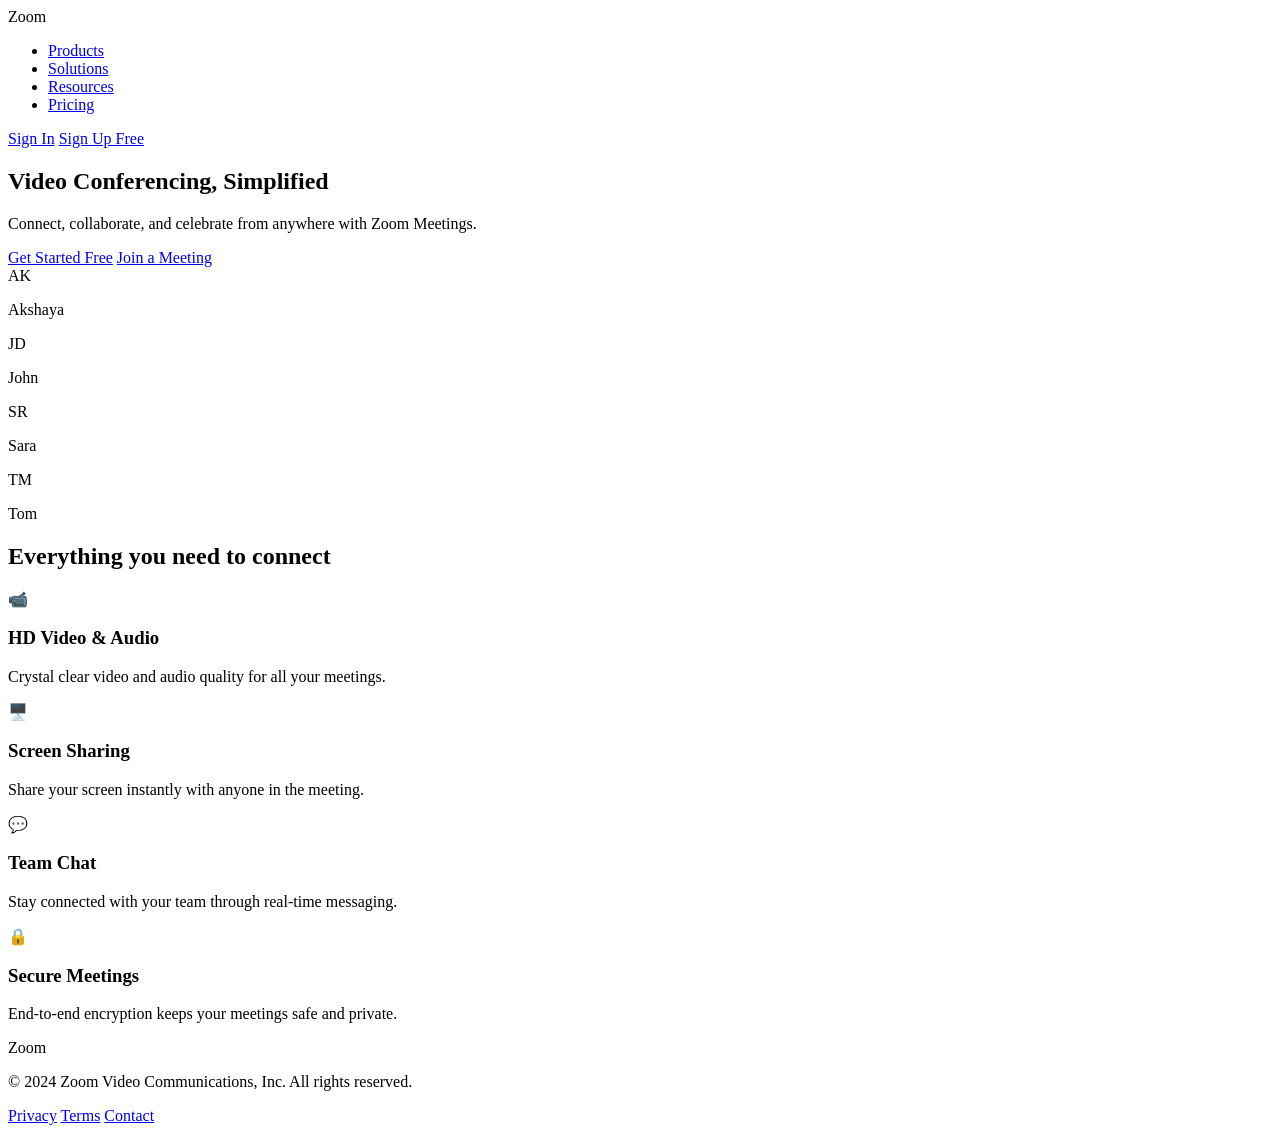
==== index.html @ 0669fadb "Add Home page HTML and CSS" ====
<!DOCTYPE html>
<html lang="en">
<head>
  <meta charset="UTF-8">
  <meta name="viewport" content="width=device-width, initial-scale=1.0">
  <title>Zoom - Video Conferencing</title>
  <link rel="stylesheet" href="css/global.css">
  <link rel="stylesheet" href="css/home.css">
</head>
<body>

  <!-- NAVBAR -->
  <nav class="navbar">
    <div class="nav-logo">Zoom</div>
    <ul class="nav-links">
      <li><a href="#">Products</a></li>
      <li><a href="#">Solutions</a></li>
      <li><a href="#">Resources</a></li>
      <li><a href="#">Pricing</a></li>
    </ul>
    <div class="nav-buttons">
      <a href="pages/login.html" class="btn-signin">Sign In</a>
      <a href="#" class="btn-signup">Sign Up Free</a>
    </div>
  </nav>

  <!-- HERO SECTION -->
  <section class="hero">
    <div class="hero-text">
      <h1>Video Conferencing, <span>Simplified</span></h1>
      <p>Connect, collaborate, and celebrate from anywhere with Zoom Meetings.</p>
      <div class="hero-buttons">
        <a href="pages/login.html" class="btn-primary">Get Started Free</a>
        <a href="pages/meeting.html" class="btn-secondary">Join a Meeting</a>
      </div>
    </div>
    <div class="hero-image">
      <div class="video-grid">
        <div class="video-card">
          <div class="avatar">AK</div>
          <p>Akshaya</p>
        </div>
        <div class="video-card active">
          <div class="avatar">JD</div>
          <p>John</p>
        </div>
        <div class="video-card">
          <div class="avatar">SR</div>
          <p>Sara</p>
        </div>
        <div class="video-card">
          <div class="avatar">TM</div>
          <p>Tom</p>
        </div>
      </div>
    </div>
  </section>

  <!-- FEATURES SECTION -->
  <section class="features">
    <h2>Everything you need to connect</h2>
    <div class="features-grid">
      <div class="feature-card">
        <div class="feature-icon">📹</div>
        <h3>HD Video & Audio</h3>
        <p>Crystal clear video and audio quality for all your meetings.</p>
      </div>
      <div class="feature-card">
        <div class="feature-icon">🖥️</div>
        <h3>Screen Sharing</h3>
        <p>Share your screen instantly with anyone in the meeting.</p>
      </div>
      <div class="feature-card">
        <div class="feature-icon">💬</div>
        <h3>Team Chat</h3>
        <p>Stay connected with your team through real-time messaging.</p>
      </div>
      <div class="feature-card">
        <div class="feature-icon">🔒</div>
        <h3>Secure Meetings</h3>
        <p>End-to-end encryption keeps your meetings safe and private.</p>
      </div>
    </div>
  </section>

  <!-- FOOTER -->
  <footer class="footer">
    <div class="footer-logo">Zoom</div>
    <p>© 2024 Zoom Video Communications, Inc. All rights reserved.</p>
    <div class="footer-links">
      <a href="#">Privacy</a>
      <a href="#">Terms</a>
      <a href="#">Contact</a>
    </div>
  </footer>

</body>
</html>
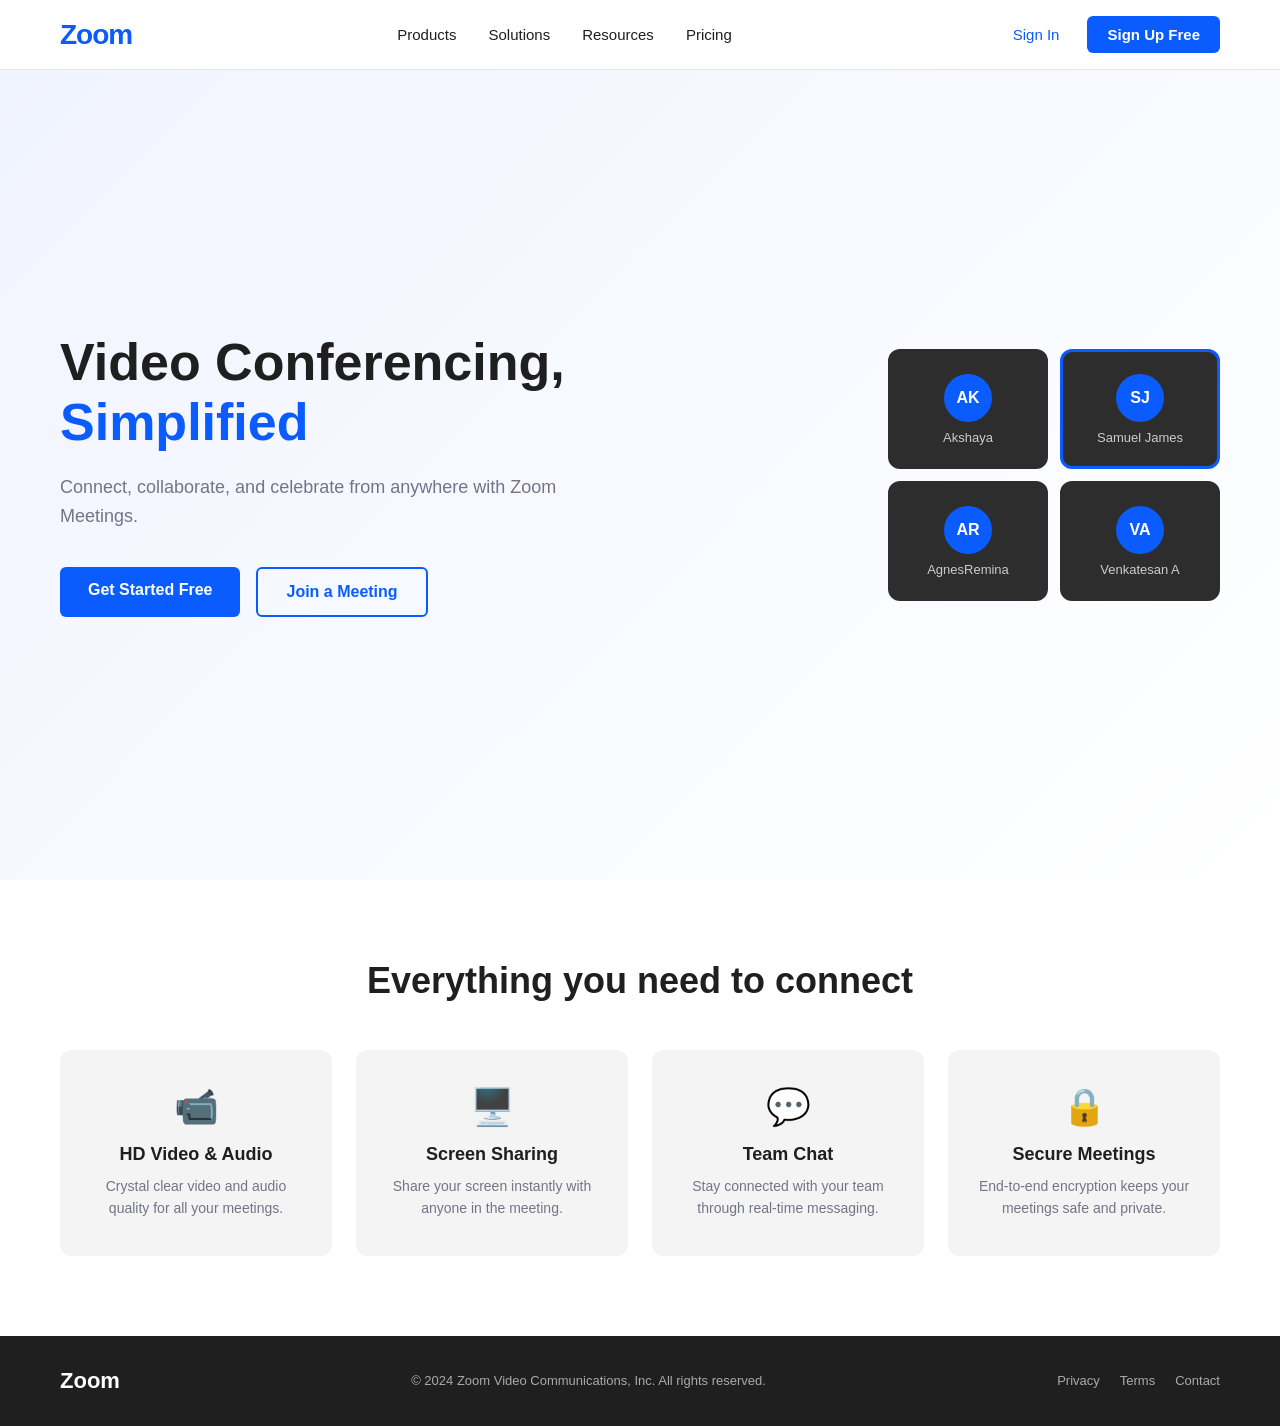
==== commit b501d36e: "Add Dashboard page HTML and CSS" ====
--- a/index.html
+++ b/index.html
@@ -41,16 +41,16 @@
           <p>Akshaya</p>
         </div>
         <div class="video-card active">
-          <div class="avatar">JD</div>
-          <p>John</p>
+          <div class="avatar">SJ</div>
+          <p>Samuel James</p>
         </div>
         <div class="video-card">
-          <div class="avatar">SR</div>
-          <p>Sara</p>
+          <div class="avatar">AR</div>
+          <p>AgnesRemina</p>
         </div>
         <div class="video-card">
-          <div class="avatar">TM</div>
-          <p>Tom</p>
+          <div class="avatar">VA</div>
+          <p>Venkatesan A</p>
         </div>
       </div>
     </div>
--- a/css/global.css
+++ b/css/global.css
@@ -0,0 +1,25 @@
+* {
+  margin: 0;
+  padding: 0;
+  box-sizing: border-box;
+}
+
+:root {
+  --zoom-blue: #0B5CFF;
+  --zoom-dark: #1F1F1F;
+  --zoom-gray: #747487;
+  --zoom-light: #F4F4F4;
+  --zoom-white: #FFFFFF;
+  --font-main: 'Segoe UI', Arial, sans-serif;
+}
+
+body {
+  font-family: var(--font-main);
+  color: var(--zoom-dark);
+  background-color: var(--zoom-white);
+}
+
+a {
+  text-decoration: none;
+  color: inherit;
+}
--- a/css/home.css
+++ b/css/home.css
@@ -0,0 +1,254 @@
+/* ── NAVBAR ── */
+.navbar {
+  display: flex;
+  align-items: center;
+  justify-content: space-between;
+  padding: 16px 60px;
+  background-color: var(--zoom-white);
+  border-bottom: 1px solid #e5e5e5;
+  position: sticky;
+  top: 0;
+  z-index: 100;
+}
+
+.nav-logo {
+  font-size: 28px;
+  font-weight: 700;
+  color: var(--zoom-blue);
+  letter-spacing: -1px;
+}
+
+.nav-links {
+  display: flex;
+  list-style: none;
+  gap: 32px;
+}
+
+.nav-links a {
+  font-size: 15px;
+  color: var(--zoom-dark);
+  font-weight: 500;
+}
+
+.nav-links a:hover {
+  color: var(--zoom-blue);
+}
+
+.nav-buttons {
+  display: flex;
+  gap: 12px;
+  align-items: center;
+}
+
+.btn-signin {
+  font-size: 15px;
+  font-weight: 500;
+  color: var(--zoom-blue);
+  padding: 8px 16px;
+}
+
+.btn-signin:hover {
+  text-decoration: underline;
+}
+
+.btn-signup {
+  background-color: var(--zoom-blue);
+  color: var(--zoom-white);
+  padding: 10px 20px;
+  border-radius: 6px;
+  font-size: 15px;
+  font-weight: 600;
+}
+
+.btn-signup:hover {
+  background-color: #0040cc;
+}
+
+/* ── HERO ── */
+.hero {
+  display: flex;
+  align-items: center;
+  justify-content: space-between;
+  padding: 80px 60px;
+  background: linear-gradient(135deg, #f0f4ff 0%, #ffffff 100%);
+  min-height: 90vh;
+}
+
+.hero-text {
+  max-width: 520px;
+}
+
+.hero-text h1 {
+  font-size: 52px;
+  font-weight: 700;
+  line-height: 1.15;
+  color: var(--zoom-dark);
+  margin-bottom: 20px;
+}
+
+.hero-text h1 span {
+  color: var(--zoom-blue);
+}
+
+.hero-text p {
+  font-size: 18px;
+  color: var(--zoom-gray);
+  margin-bottom: 36px;
+  line-height: 1.6;
+}
+
+.hero-buttons {
+  display: flex;
+  gap: 16px;
+}
+
+.btn-primary {
+  background-color: var(--zoom-blue);
+  color: var(--zoom-white);
+  padding: 14px 28px;
+  border-radius: 6px;
+  font-size: 16px;
+  font-weight: 600;
+}
+
+.btn-primary:hover {
+  background-color: #0040cc;
+}
+
+.btn-secondary {
+  border: 2px solid var(--zoom-blue);
+  color: var(--zoom-blue);
+  padding: 14px 28px;
+  border-radius: 6px;
+  font-size: 16px;
+  font-weight: 600;
+}
+
+.btn-secondary:hover {
+  background-color: #f0f4ff;
+}
+
+/* ── VIDEO GRID (hero right side) ── */
+.hero-image {
+  flex-shrink: 0;
+}
+
+.video-grid {
+  display: grid;
+  grid-template-columns: 1fr 1fr;
+  gap: 12px;
+}
+
+.video-card {
+  width: 160px;
+  height: 120px;
+  background-color: #2d2d2d;
+  border-radius: 12px;
+  display: flex;
+  flex-direction: column;
+  align-items: center;
+  justify-content: center;
+  gap: 8px;
+  color: white;
+}
+
+.video-card.active {
+  border: 3px solid var(--zoom-blue);
+}
+
+.avatar {
+  width: 48px;
+  height: 48px;
+  border-radius: 50%;
+  background-color: var(--zoom-blue);
+  display: flex;
+  align-items: center;
+  justify-content: center;
+  font-weight: 700;
+  font-size: 16px;
+}
+
+.video-card p {
+  font-size: 13px;
+  color: #ccc;
+}
+
+/* ── FEATURES ── */
+.features {
+  padding: 80px 60px;
+  text-align: center;
+  background-color: var(--zoom-white);
+}
+
+.features h2 {
+  font-size: 36px;
+  font-weight: 700;
+  margin-bottom: 48px;
+  color: var(--zoom-dark);
+}
+
+.features-grid {
+  display: grid;
+  grid-template-columns: repeat(4, 1fr);
+  gap: 24px;
+}
+
+.feature-card {
+  background-color: var(--zoom-light);
+  border-radius: 12px;
+  padding: 36px 24px;
+  text-align: center;
+}
+
+.feature-icon {
+  font-size: 36px;
+  margin-bottom: 16px;
+}
+
+.feature-card h3 {
+  font-size: 18px;
+  font-weight: 600;
+  margin-bottom: 10px;
+  color: var(--zoom-dark);
+}
+
+.feature-card p {
+  font-size: 14px;
+  color: var(--zoom-gray);
+  line-height: 1.6;
+}
+
+/* ── FOOTER ── */
+.footer {
+  background-color: var(--zoom-dark);
+  color: #aaa;
+  text-align: center;
+  padding: 32px 60px;
+  display: flex;
+  align-items: center;
+  justify-content: space-between;
+}
+
+.footer-logo {
+  font-size: 22px;
+  font-weight: 700;
+  color: var(--zoom-white);
+}
+
+.footer p {
+  font-size: 13px;
+}
+
+.footer-links {
+  display: flex;
+  gap: 20px;
+}
+
+.footer-links a {
+  font-size: 13px;
+  color: #aaa;
+}
+
+.footer-links a:hover {
+  color: var(--zoom-white);
+}
